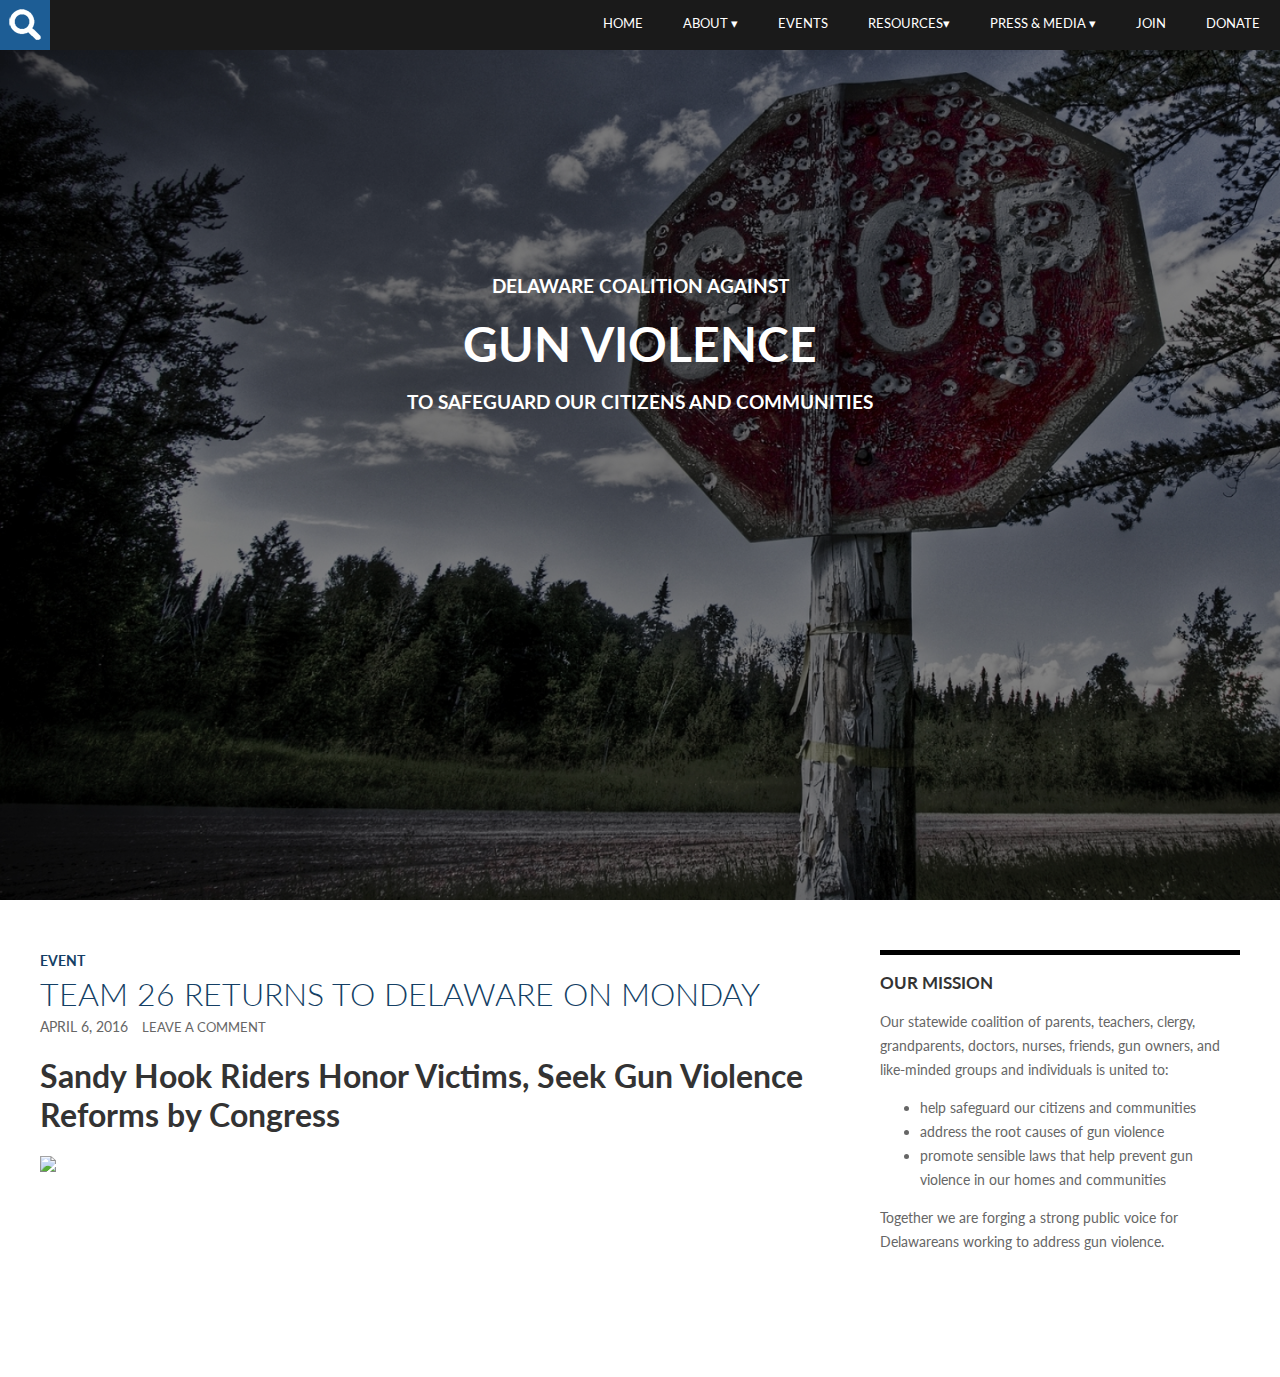
==== index.html @ 624b1825 "first commit" ====
<!DOCTYPE html>
<html lang="en-US">
<head>
	<meta charset="UTF-8">
	<meta name="viewport" content="width=device-width">
	<title>Delaware Coalition Against Gun Violence</title>
	
	<link rel='stylesheet' href="css/style.css"/>
</head>

<body id="homepage">
        <nav>
            <div id="search"></div>
            <ul>
                <li>Home</li>
                <li>About &#x25Be
                    <ul class="submenu">
                        <li>History</li>
                        <li>Mission</li>
                        <li>Leadership</li>
                    </ul>
                </li>
                <li>Events</li>
                <li>Resources&#x25Be
                    <ul class="submenu xl">
                        <li>Elected Officials Lookup</li>
                        <li>Contact Elected Officials</li>
                        <li>Delaware Resources</li>
                        <li>Gun Issues Resources</li>
                    </ul>
                </li>
                <li>Press & Media &#x25Be
                    <ul class="submenu">
                        <li>Recent Press</li>
                        <li>Media Inquiries</li>
                    </ul>
                </li>
                <li>Join</li>
                <li id="donate">Donate</li>
            </ul>
            
        </nav>
    
    <div id="hero">
    </div>
    
     <div id="heroText">
        <div id="top">
            <h3>Delaware Coalition Against</h3>
        </div>
        <div id="mid">
            <h1>Gun Violence</h1>
        </div>
                
        <div id="tagline">
            <h3>To Safeguard Our Citizens and Communities</h3>
        </div>
    </div>
        
    <div class="container">
       <div class="main">
           <article id="post716">
               <header class="entryHeader">
	               <span class="cat-link">
	                    <a href="http://decagv.org/category/event/" rel="category tag">Event</a>
	               </span>
                   <h1 class="entryTitle">
                       <a href="http://decagv.org/team-26-returns-to-delaware/">
                           Team 26 Returns to Delaware on Monday
                       </a>
                   </h1>
                   <div class="entry-meta">
                       <time>April 6, 2016</time>
                       <a href="#">Leave a Comment</a>
                   </div>
               </header>
                   
               <h1 class="postTitle">
                   Sandy Hook Riders Honor Victims, Seek Gun Violence Reforms by Congress
               </h1>
                   
               <img class="postImg" src="http://i0.wp.com/decagv.org/wp-content/uploads/2016/04/3893563_orig.jpg"/>
                   
           </article>
       </div> 
            
        <div class="right">
            <aside>
                <h3 class="missionTitle">Our Mission</h3>
                <div class="missionText">
                   <p>
                           Our statewide coalition of parents, teachers, clergy, grandparents, doctors, nurses, friends, gun owners, and like-minded groups and individuals is united to:
                   </p> 
                   <ul>
                       <li>
                            help safeguard our citizens and communities
                       </li>
                       <li>
                            address the root causes of gun violence
                       </li>
                       <li>
                           promote sensible laws that help prevent gun violence in our homes and communities
                       </li>
                    </ul>
                    <p>
                       Together we are forging a strong public voice for Delawareans working to address gun violence.
                    </p>
                       
                </div>
            </aside>
                
        </div> <!-- /right -->
            
            
    </div> <!-- /container -->
    
    <footer>
            
    </footer>
    
    
</body>

</html>
---- css/style.css ----
@import url(https://fonts.googleapis.com/css?family=Lato);

/**{*/
/*    border:dotted #666 1px;*/
/*}*/

body{
    background-color:white;
    color:#333;
    font-family: 'Lato', sans-serif;

}

a{
    color:#143f65;
    text-decoration: none;
    transition: all ease 0.2s;
}

a:hover,
.entry-meta a:hover{
    color:#1d5d95;
}

/** nav
*****************************/
nav {
    top:0;
    left:0;
    position: fixed;
    float:right;
    width:100%;
    height:50px;
    background-color:#1a1a1a;
    /*background-color:white;*/
    text-transform: uppercase;
    font-size:80%;
    color: white;
    /*color:#333;*/
    z-index: 5;
}
#search{
    height:50px;
    width:50px;
    top:-10px;
    background: url(../img/search.png);
    background-color:#143f65;
    z-index: 6;
    cursor:pointer;
    transition: all ease 0.2s;
}

#search:hover{
    background-color:#1d5d95;
}

nav ul {
  margin-top:-50px;
  display: inline;
  float:right;
}

nav ul li {
  display: inline-block;
  float:left;
  height:20px;
  top:0;
  padding-left: 10px;
  padding-right: 10px;
  padding-top:10px;
  padding-bottom: 10px;
  position: relative;
  padding: 15px 20px;
  background: #1a1a1a;
  /*background:white;*/
  cursor: pointer;
  transition: all ease 0.2s;
}

nav ul li:hover {
  background: #143f65;
  color: #fff;
}

.submenu {
  padding: 0;
  position: absolute;
  top: 50px;
  left: 0;
  width: 150px;
  display: none;
  opacity: 0;
  transition: opacity 0.2s;
}

.submenu li { 
  background:#143f65; 
  display: block;
  color: #fff;
  width:150px;
}

.xl li{
  width: 200px;
}

.submenu li:first-child,
.xl li:first-child{
   margin-top:50px;
}

.submenu li:hover { 
  background: #1d5d95; 
  }
  
nav ul li:hover ul {
  display: block;
  opacity: 1;
  visibility: visible;
}


/********************************/

#hero{
    width:100%;
    height:100%;
    background: url(../img/hero4.jpg) no-repeat top center fixed;
   	background-size:cover;
    position:absolute;
	left:0;
	right:0;
	top:0;
	bottom:0;
	filter: brightness(50%);
}

#heroText{
    position:absolute;
	left:0;
	right:0;
	top:0;
	bottom:0;
    margin: 0 auto;
    width:50%;
    margin-top:20%;
    color:white;
    text-align: center;
    text-transform: uppercase;
    z-index:2;
}
#heroText h1{
    margin: 0;
    font-size: 3em;
}

/*content
*********************/
.container{
    position: relative;
    padding-top:50px;
    width:95%;
    height:100%;
    margin: 0 auto;
    margin-top:100vh;

 
}

.main{
    float:left;
    width:65%;
}

.entryHeader{
    text-transform: uppercase;
}

span.cat-link{
    text-transform: uppercase;
    font-weight:700;
    font-size:90%;
}

.entryTitle{
    font-weight:300;
}

h1.entryTitle{
    margin:5px;
    margin-left: 0;
}

.entry-meta,
.entry-meta a{
    font-size: 90%;
    color:#666;
    transition: all ease 0.2s;
}

time{
    padding-right: 10px;    
}


img{
    max-width:90%;
}

/**right
************/
.right{
    float:right;
    width:30%;
    color: #666;
}

aside{
    border-top:solid black 5px;
     font-size: 90%;
}

.missionTitle{
    text-transform: uppercase;
    color:#333;
   
}

.missionText{
    line-height:24px;
}

footer{
    height: 100px;
    clear:both;
}
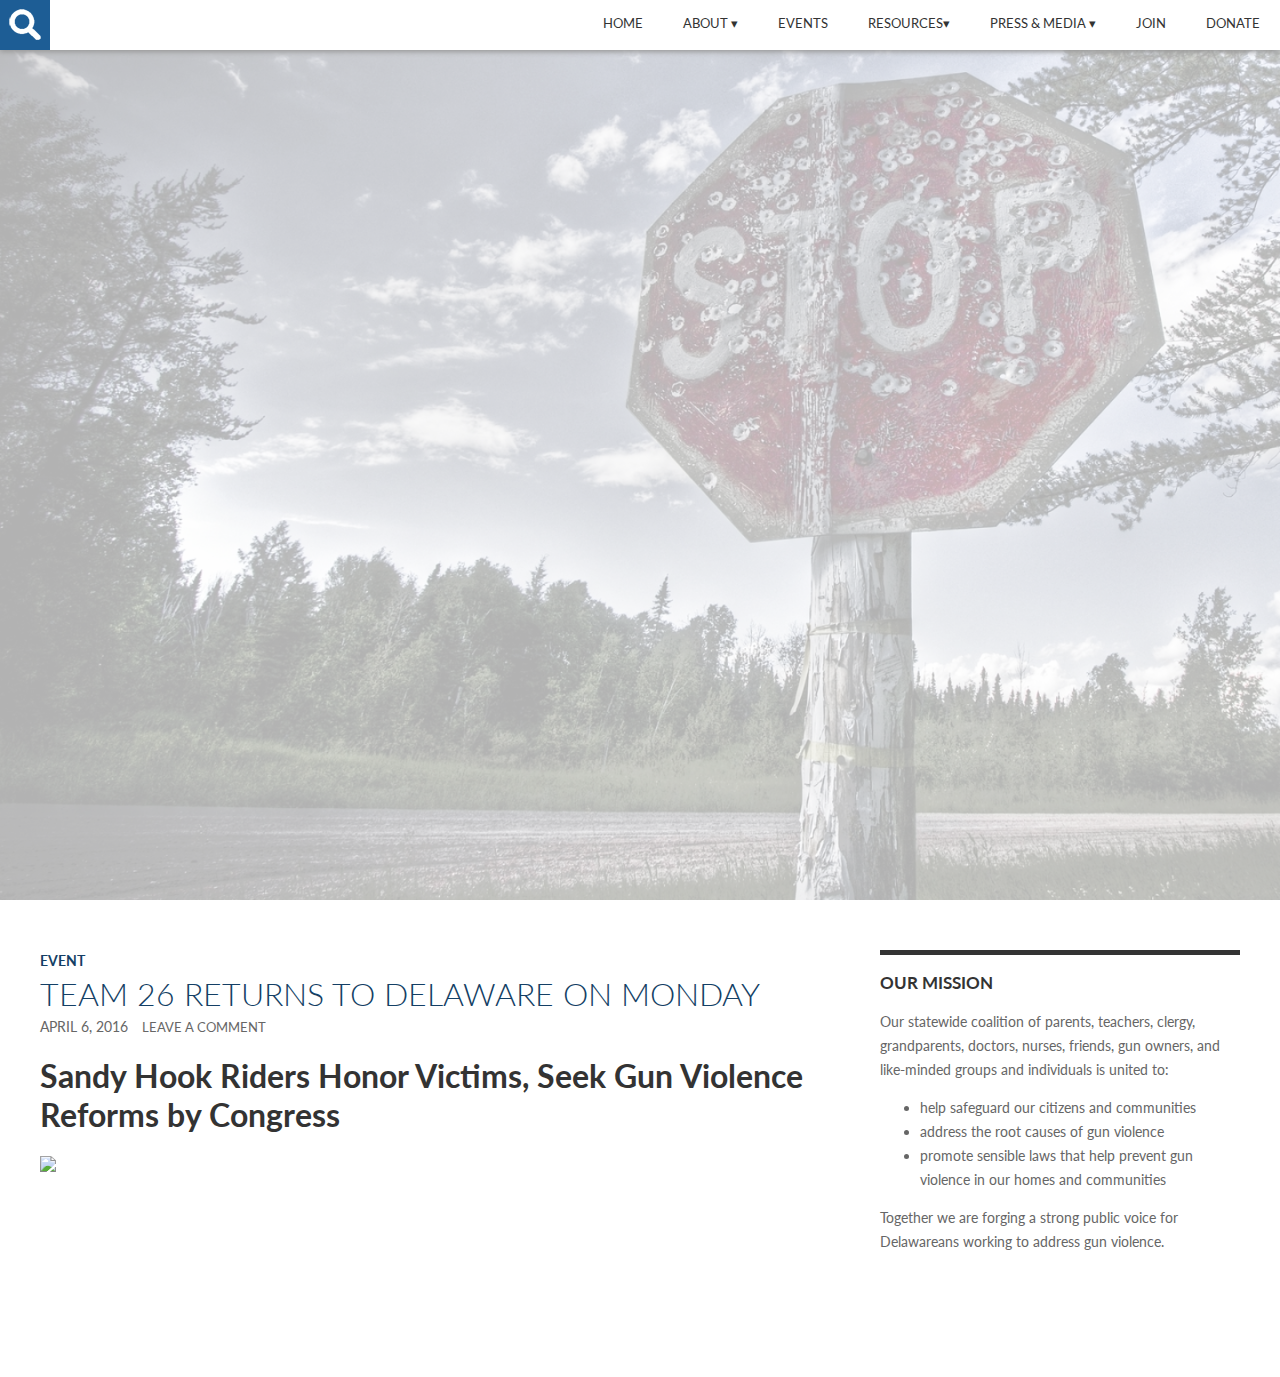
==== commit 64924a03: "update color scheme and add logo" ====
--- a/index.html
+++ b/index.html
@@ -43,18 +43,20 @@
     
     <div id="hero">
     </div>
+ 
+    <div id="logo"></div>
     
-     <div id="heroText">
-        <div id="top">
-            <h3>Delaware Coalition Against</h3>
-        </div>
-        <div id="mid">
-            <h1>Gun Violence</h1>
-        </div>
+    <!-- <div id="heroText">-->
+    <!--    <div id="top">-->
+    <!--        <h3>Delaware Coalition Against</h3>-->
+    <!--    </div>-->
+    <!--    <div id="mid">-->
+    <!--        <h1>Gun Violence</h1>-->
+    <!--</div>-->
                 
-        <div id="tagline">
-            <h3>To Safeguard Our Citizens and Communities</h3>
-        </div>
+        <!--<div id="tagline">-->
+        <!--    <h3>To Safeguard Our Citizens and Communities</h3>-->
+        <!--</div>-->
     </div>
         
     <div class="container">
--- a/css/style.css
+++ b/css/style.css
@@ -31,12 +31,14 @@
     float:right;
     width:100%;
     height:50px;
-    background-color:#1a1a1a;
-    /*background-color:white;*/
+    /*background-color:#1a1a1a;*/
+    background-color:white;
     text-transform: uppercase;
     font-size:80%;
-    color: white;
-    /*color:#333;*/
+    /*color: white;*/
+    color:#333;
+    
+    box-shadow: 0px 2px 5px 0px #999;
     z-index: 5;
 }
 #search{
@@ -71,15 +73,16 @@
   padding-bottom: 10px;
   position: relative;
   padding: 15px 20px;
-  background: #1a1a1a;
-  /*background:white;*/
+  /*background: #1a1a1a;*/
+  background:white;
   cursor: pointer;
   transition: all ease 0.2s;
 }
 
 nav ul li:hover {
   background: #143f65;
-  color: #fff;
+  color: white;
+  /*color:#333;*/
 }
 
 .submenu {
@@ -118,7 +121,6 @@
   opacity: 1;
   visibility: visible;
 }
-
 
 /********************************/
 
@@ -132,26 +134,38 @@
 	right:0;
 	top:0;
 	bottom:0;
-	filter: brightness(50%);
-}
-
-#heroText{
+	filter: opacity(30%);
+}
+
+/*#heroText{*/
+/*    position:absolute;*/
+/*	margin-top:50%;*/
+/*	bottom:0;*/
+/*    margin: 0 auto;*/
+/*    height:50%;*/
+/*    width:100%;*/
+    
+/*    color:white;*/
+/*    text-align: center;*/
+/*    text-transform: uppercase;*/
+/*    background: url(../img/logo1.png) no-repeat top center fixed;*/
+/*    z-index:3;*/
+/*}*/
+/*#heroText h1{*/
+/*    margin: 0;*/
+/*    font-size: 3em;*/
+/*}*/
+
+#logo{
     position:absolute;
-	left:0;
-	right:0;
-	top:0;
+    top:30%;
 	bottom:0;
     margin: 0 auto;
-    width:50%;
-    margin-top:20%;
-    color:white;
-    text-align: center;
-    text-transform: uppercase;
-    z-index:2;
-}
-#heroText h1{
-    margin: 0;
-    font-size: 3em;
+    height:100%;
+    width:99%;
+
+    background: url(../img/logo1.png) no-repeat top center;
+    z-index:3;
 }
 
 /*content
@@ -216,7 +230,7 @@
 }
 
 aside{
-    border-top:solid black 5px;
+    border-top:solid #333 5px;
      font-size: 90%;
 }
 
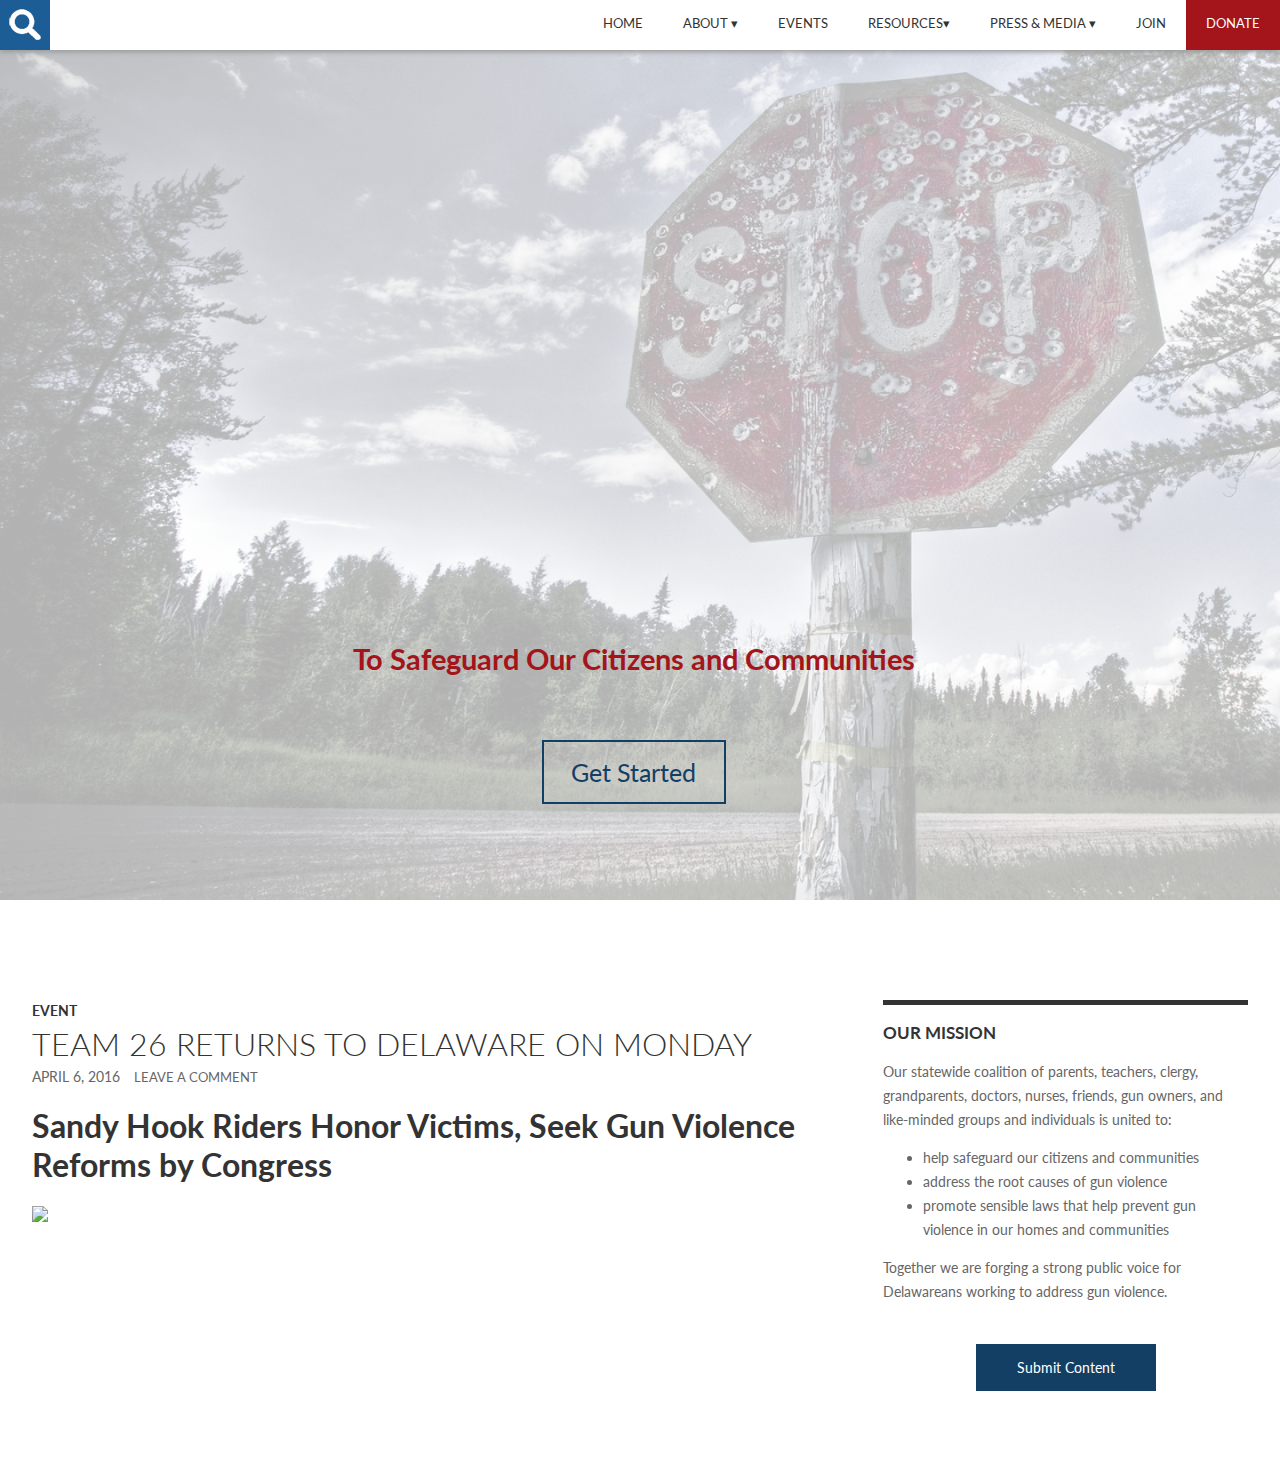
==== commit 66f9694a: "updated colors and buttons" ====
--- a/index.html
+++ b/index.html
@@ -4,7 +4,9 @@
 	<meta charset="UTF-8">
 	<meta name="viewport" content="width=device-width">
 	<title>Delaware Coalition Against Gun Violence</title>
-	
+	<script src="https://ajax.googleapis.com/ajax/libs/jquery/2.2.0/jquery.min.js"></script>
+    <script src="https://ajax.googleapis.com/ajax/libs/jqueryui/1.11.4/jquery-ui.min.js"></script>
+	<script src="js/script.js"></script>
 	<link rel='stylesheet' href="css/style.css"/>
 </head>
 
@@ -35,7 +37,12 @@
                         <li>Media Inquiries</li>
                     </ul>
                 </li>
-                <li>Join</li>
+                <li>Join
+                 <ul class="submenu">
+                        <li>Facebook</li>
+                        <li>Twitter</li>
+                    </ul>
+                </li>
                 <li id="donate">Donate</li>
             </ul>
             
@@ -44,23 +51,21 @@
     <div id="hero">
     </div>
  
-    <div id="logo"></div>
+    <div id="logo">
+        <div id="tagline">
+        <h3>To Safeguard Our Citizens and Communities</h3>
+        <a href="#scrollanchor" id="go" class="button">Get Started</a>
+        </div>
+    </div>
     
-    <!-- <div id="heroText">-->
-    <!--    <div id="top">-->
-    <!--        <h3>Delaware Coalition Against</h3>-->
-    <!--    </div>-->
-    <!--    <div id="mid">-->
-    <!--        <h1>Gun Violence</h1>-->
-    <!--</div>-->
-                
-        <!--<div id="tagline">-->
-        <!--    <h3>To Safeguard Our Citizens and Communities</h3>-->
-        <!--</div>-->
+   
+        
     </div>
-        
-    <div class="container">
-       <div class="main">
+      
+    <div id="scrollanchor"></div>  
+    <div id="container">
+
+       <div id="main">
            <article id="post716">
                <header class="entryHeader">
 	               <span class="cat-link">
@@ -86,7 +91,7 @@
            </article>
        </div> 
             
-        <div class="right">
+        <div id="right">
             <aside>
                 <h3 class="missionTitle">Our Mission</h3>
                 <div class="missionText">
@@ -109,6 +114,8 @@
                     </p>
                        
                 </div>
+                
+                <a href="#" class="button">Submit Content</a>
             </aside>
                 
         </div> <!-- /right -->
@@ -117,10 +124,11 @@
     </div> <!-- /container -->
     
     <footer>
+       <h2> </h2>
+        
             
     </footer>
-    
-    
+
 </body>
 
 </html>
--- a/css/style.css
+++ b/css/style.css
@@ -1,5 +1,4 @@
-@import url(https://fonts.googleapis.com/css?family=Lato);
-
+@import url(https://fonts.googleapis.com/css?family=Lato:400,300,700);
 /**{*/
 /*    border:dotted #666 1px;*/
 /*}*/
@@ -8,17 +7,19 @@
     background-color:white;
     color:#333;
     font-family: 'Lato', sans-serif;
+    margin:0;
 
 }
 
 a{
-    color:#143f65;
+    color:#333;
     text-decoration: none;
     transition: all ease 0.2s;
 }
 
 a:hover,
-.entry-meta a:hover{
+.entry-meta a:hover,
+.entryTitle a:hover{
     color:#1d5d95;
 }
 
@@ -37,7 +38,6 @@
     font-size:80%;
     /*color: white;*/
     color:#333;
-    
     box-shadow: 0px 2px 5px 0px #999;
     z-index: 5;
 }
@@ -79,6 +79,15 @@
   transition: all ease 0.2s;
 }
 
+#donate{
+    background-color:#a3151a;
+    color:white;
+    transition: all ease 0.2s;
+}
+
+#donate:hover{
+    background-color:#e5343a;
+}
 nav ul li:hover {
   background: #143f65;
   color: white;
@@ -137,51 +146,47 @@
 	filter: opacity(30%);
 }
 
-/*#heroText{*/
-/*    position:absolute;*/
-/*	margin-top:50%;*/
-/*	bottom:0;*/
-/*    margin: 0 auto;*/
-/*    height:50%;*/
-/*    width:100%;*/
-    
-/*    color:white;*/
-/*    text-align: center;*/
-/*    text-transform: uppercase;*/
-/*    background: url(../img/logo1.png) no-repeat top center fixed;*/
-/*    z-index:3;*/
-/*}*/
-/*#heroText h1{*/
-/*    margin: 0;*/
-/*    font-size: 3em;*/
-/*}*/
 
 #logo{
     position:absolute;
-    top:30%;
+    top:20%;
 	bottom:0;
     margin: 0 auto;
-    height:100%;
-    width:99%;
-
+    height:80%;
+    width: 99%;
     background: url(../img/logo1.png) no-repeat top center;
+    background-size: 90%;
+    overflow:hidden;
     z-index:3;
 }
+
+#tagline {
+    width: 100%;
+    position: absolute;
+    top: 60%;
+    text-align: center;
+    font-size: 25px;
+    color: #a3151a;
+}
+
 
 /*content
 *********************/
-.container{
+#container{
     position: relative;
     padding-top:50px;
+    top:50px;
     width:95%;
     height:100%;
     margin: 0 auto;
     margin-top:100vh;
+    margin-bottom: 100px;
+    overflow:hidden;
 
  
 }
 
-.main{
+#main{
     float:left;
     width:65%;
 }
@@ -196,8 +201,10 @@
     font-size:90%;
 }
 
-.entryTitle{
+.entryTitle,
+.entryTitle a{
     font-weight:300;
+    transition: all ease 0.2s;
 }
 
 h1.entryTitle{
@@ -219,11 +226,12 @@
 
 img{
     max-width:90%;
+    overflow:hidden;
 }
 
 /**right
 ************/
-.right{
+#right{
     float:right;
     width:30%;
     color: #666;
@@ -231,7 +239,7 @@
 
 aside{
     border-top:solid #333 5px;
-     font-size: 90%;
+    font-size: 90%;
 }
 
 .missionTitle{
@@ -242,9 +250,45 @@
 
 .missionText{
     line-height:24px;
+    padding-bottom:25px;
+}
+
+.button{
+    display:block;
+    text-align:center;
+    background-color:#143f65;
+    color:white;
+    position: relative;
+    padding: 15px;
+    margin: 0 auto;
+    max-width:150px;
+}
+
+.button:hover{
+    background-color:#1d5d95;
+    color:white;
+}
+
+/***********************/
+#go{
+    color:#143f65;
+    border:solid 2px #143f65;
+    background-color:transparent;
+    margin-top:5%;
+ 
+}
+
+#go:hover{
+    border-color:#1d5d95;
+    color:#1d5d95;
 }
 
 footer{
-    height: 100px;
+  
     clear:both;
-}
+    color:white;
+    display:block;
+    width:100%;
+    margin-top:10%;
+    /*background-color:#143f65;*/
+}
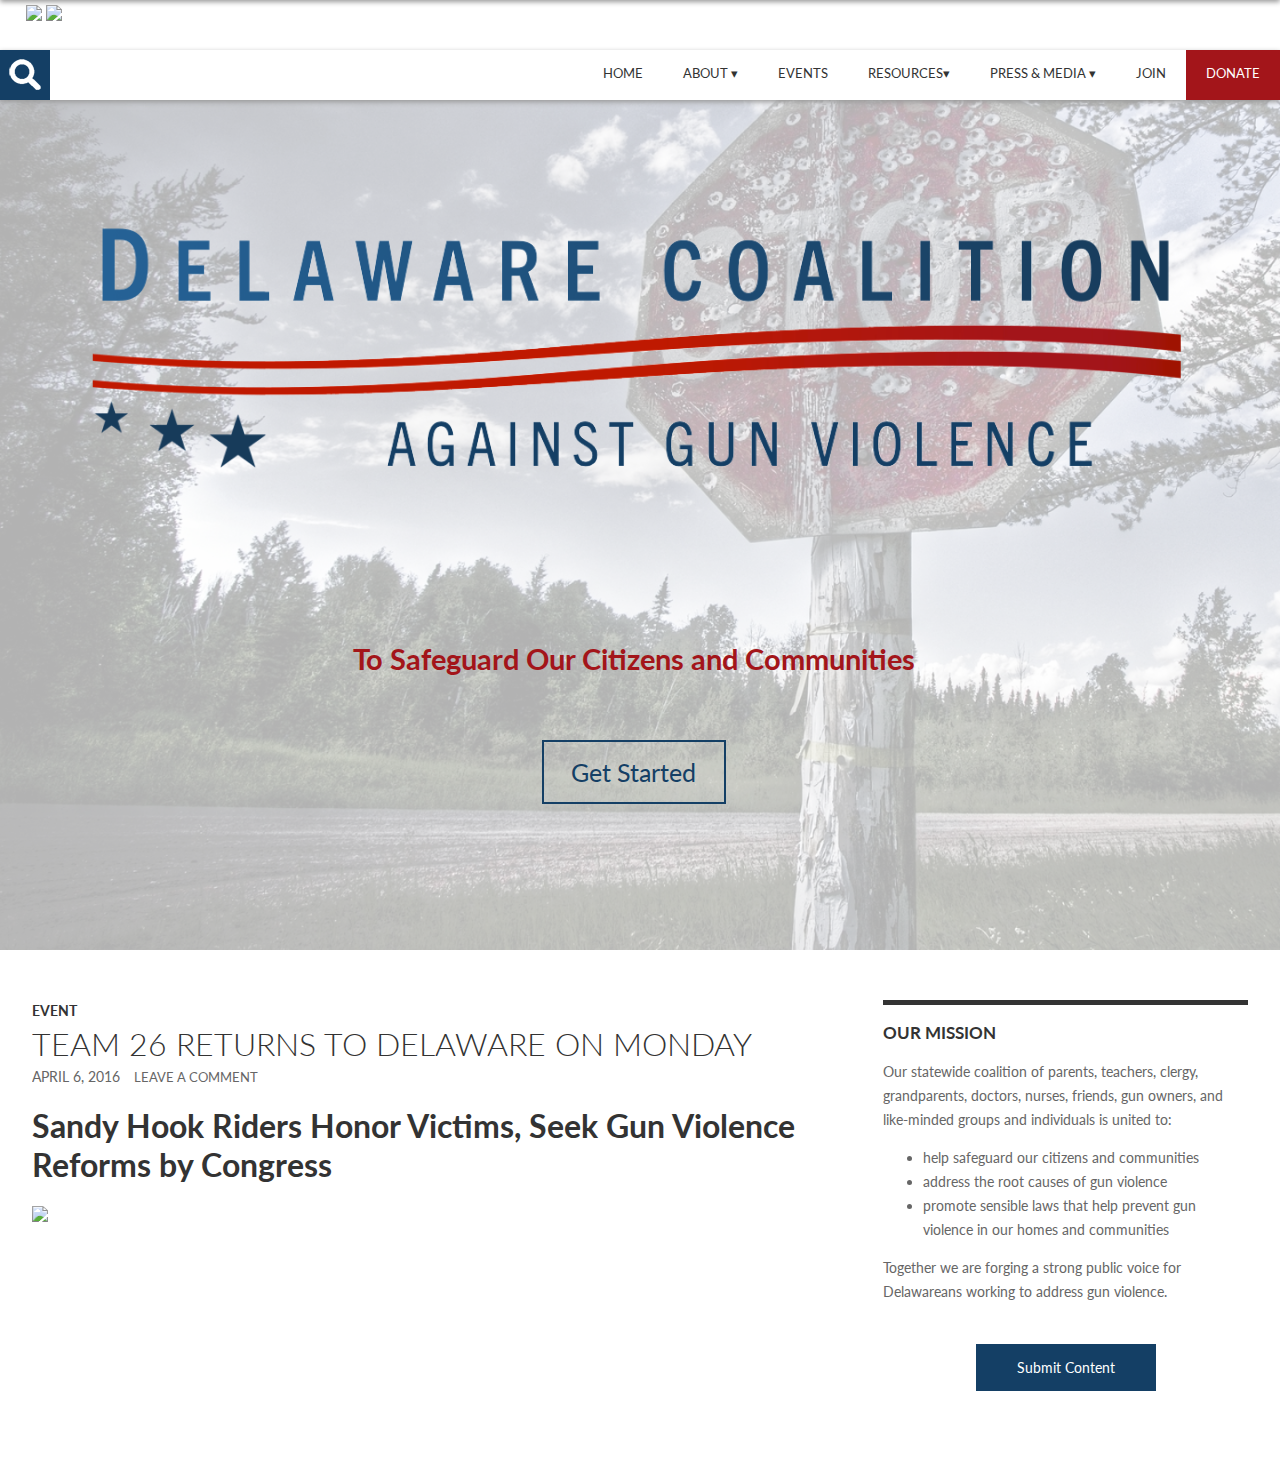
==== commit 596e7d6e: "added scrolling header" ====
--- a/index.html
+++ b/index.html
@@ -11,6 +11,10 @@
 </head>
 
 <body id="homepage">
+    <div id="social">
+        <img src="../img/fb-lubos-volkov.png" href="https://www.facebook.com/Delaware-Coalition-Against-Gun-Violence-882406305116788/?fref=ts"/>
+        <img src="../img/twitter.png" href="https://twitter.com/DeCAGV"/>
+    </div>
         <nav>
             <div id="search"></div>
             <ul>
--- a/css/style.css
+++ b/css/style.css
@@ -23,12 +23,58 @@
     color:#1d5d95;
 }
 
+/*
+social media bar & nav scrolling
+**********************************/
+#social{
+    height:50px;
+    width:100%;
+    background-color: white;
+    top:0;
+    left:0;
+    position:absolute;
+}
+
+#social:first-child{
+    margin-left:2%;
+}
+
+#social img{
+    max-height: 40px;
+    padding-top: 5px;
+    transition: all ease 0.2s;
+}
+
+
+#social img:hover{
+  filter:opacity(70%);
+  -webkit-filter:opacity(70%);
+}
+
+nav.clone {
+    position: fixed;
+    top: 0;
+    left: 0;
+    right: 0;
+    transform: translateY(-100%);
+    transition: 0.2s transform cubic-bezier(.3,.73,.3,.74);
+}
+
+.down nav.clone {
+    transform: translateY(0);
+}
+
+/**********************************/
+
+
 /** nav
 *****************************/
 nav {
-    top:0;
+    position: -webkit-sticky;
+    position: -moz-sticky;
+    top:50px;
     left:0;
-    position: fixed;
+    position: absolute;
     float:right;
     width:100%;
     height:50px;
@@ -41,6 +87,8 @@
     box-shadow: 0px 2px 5px 0px #999;
     z-index: 5;
 }
+
+    
 #search{
     height:50px;
     width:50px;
@@ -141,9 +189,10 @@
     position:absolute;
 	left:0;
 	right:0;
-	top:0;
+	top:50px;
 	bottom:0;
 	filter: opacity(30%);
+	-webkit-filter: opacity(30%);
 }
 
 
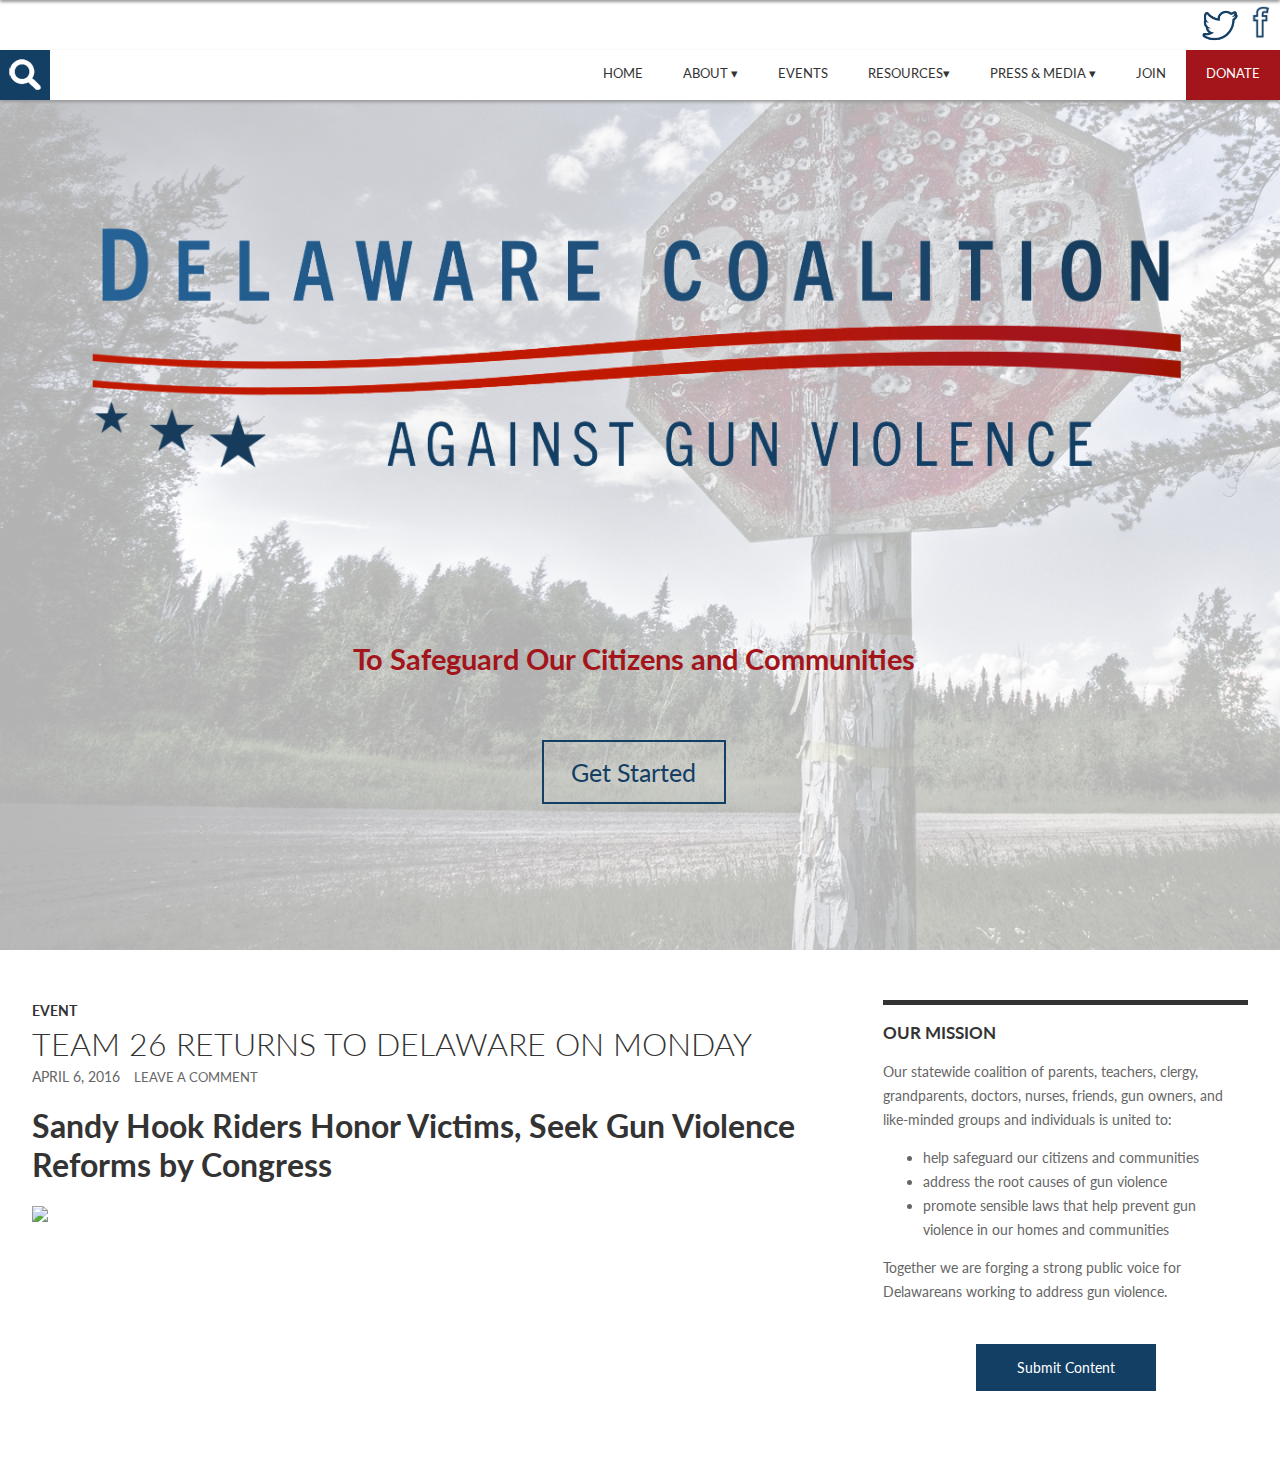
==== commit dc2550a9: "final design" ====
--- a/index.html
+++ b/index.html
@@ -41,12 +41,7 @@
                         <li>Media Inquiries</li>
                     </ul>
                 </li>
-                <li>Join
-                 <ul class="submenu">
-                        <li>Facebook</li>
-                        <li>Twitter</li>
-                    </ul>
-                </li>
+                <li>Join</li>
                 <li id="donate">Donate</li>
             </ul>
             
--- a/css/style.css
+++ b/css/style.css
@@ -33,15 +33,17 @@
     top:0;
     left:0;
     position:absolute;
+    
 }
 
 #social:first-child{
-    margin-left:2%;
+    
 }
 
 #social img{
     max-height: 40px;
     padding-top: 5px;
+    float:right;
     transition: all ease 0.2s;
 }
 
@@ -84,7 +86,7 @@
     font-size:80%;
     /*color: white;*/
     color:#333;
-    box-shadow: 0px 2px 5px 0px #999;
+    box-shadow: 0px 2px 3px 0px #999;
     z-index: 5;
 }
 
